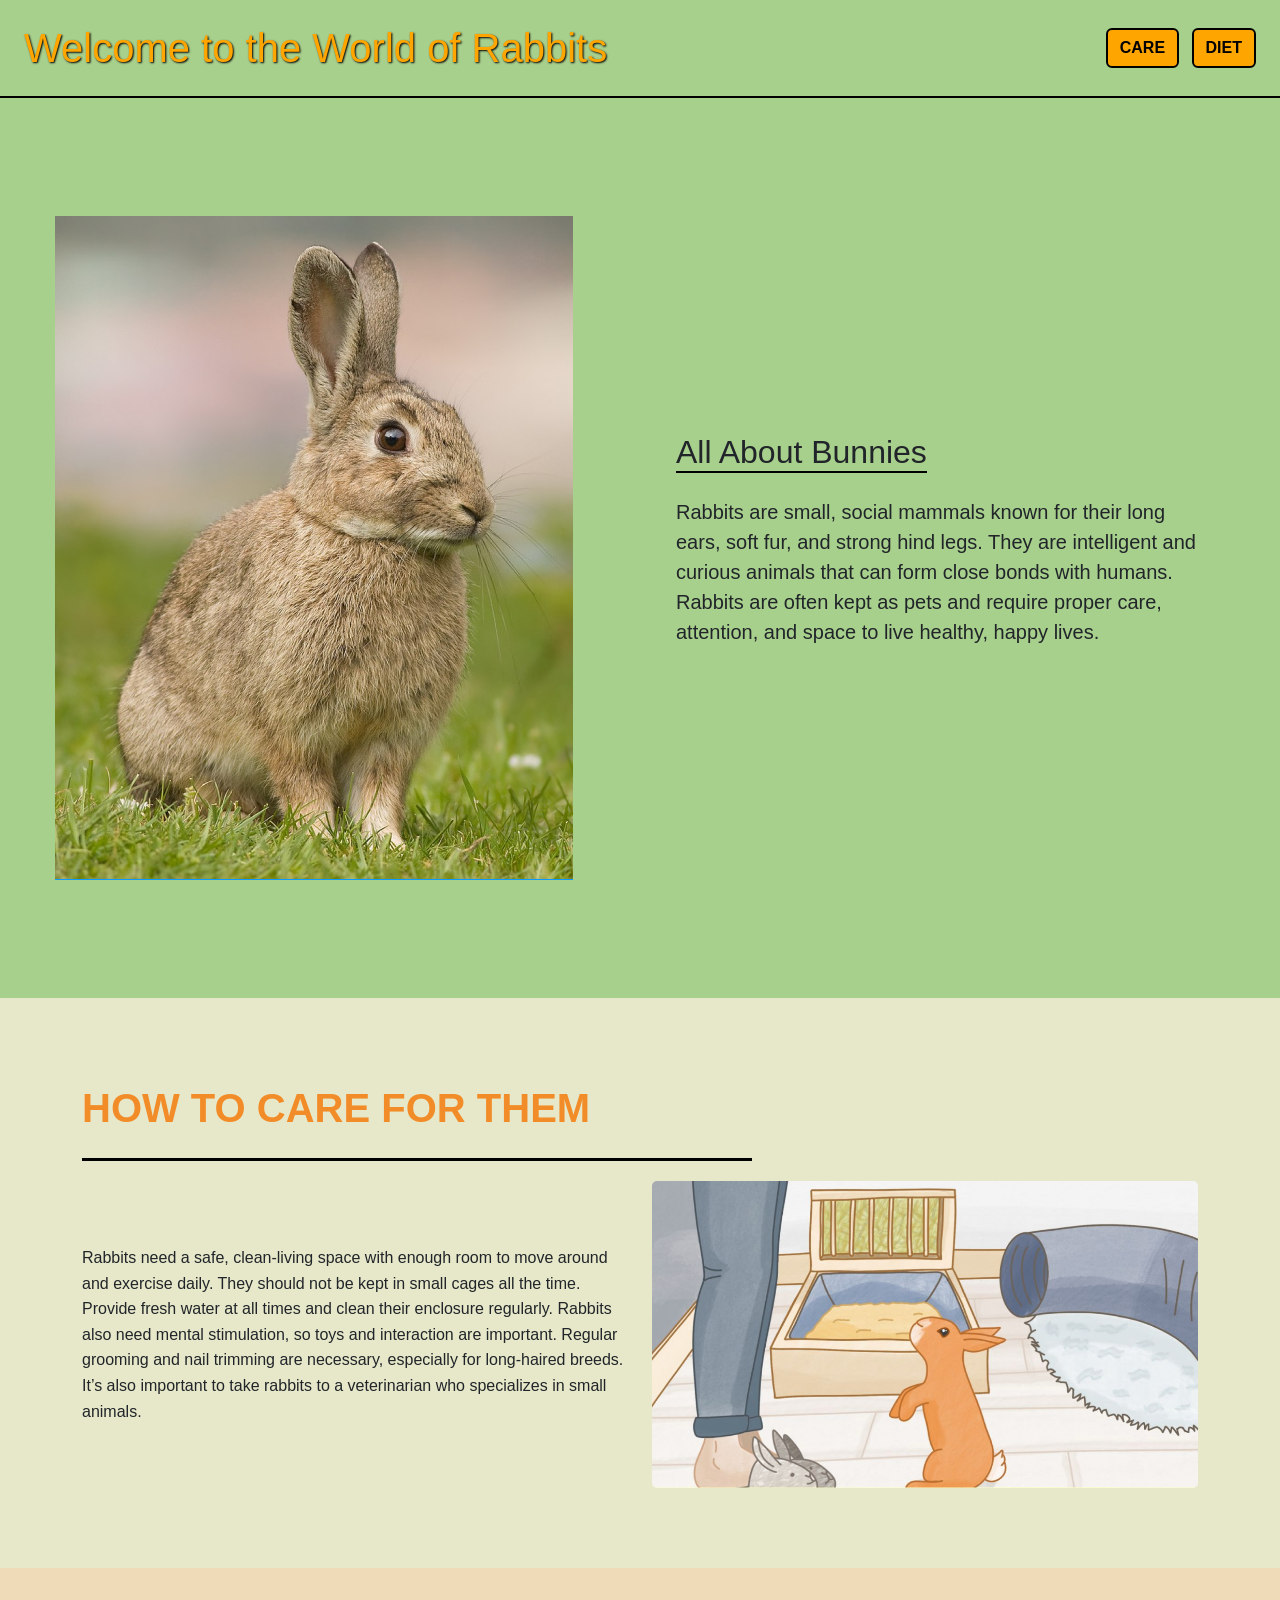
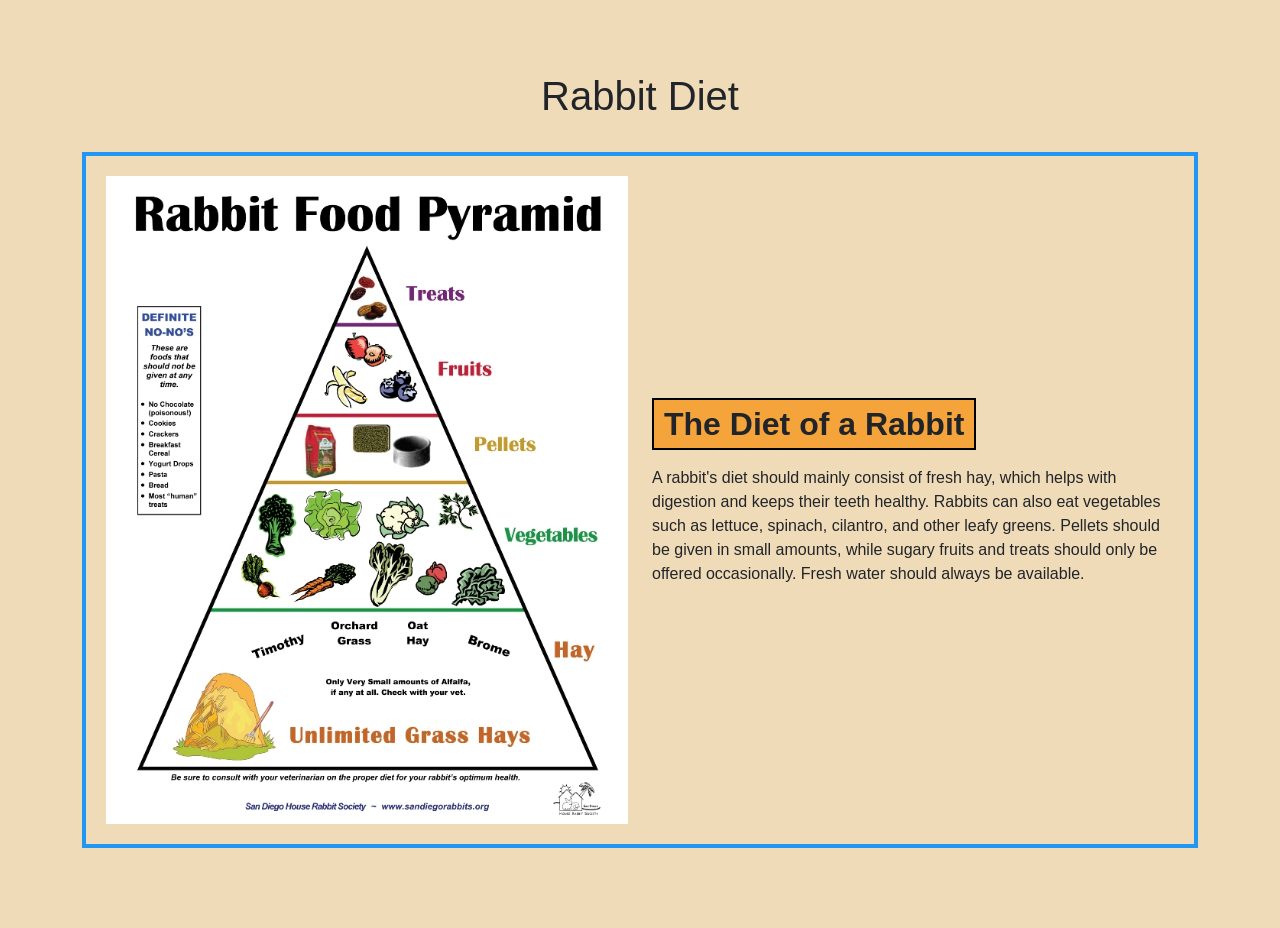
==== index.html @ 2f58e883 "Remove navigation links from care section Removed navigation links for Home and Diet from care secti" ====
<!DOCTYPE html>
<html lang="en">
<head>
    <meta charset="UTF-8">
    <meta name="viewport" content="width=device-width, initial-scale=1.0">
    <title>World of Rabbits</title>

    <link href="https://cdn.jsdelivr.net/npm/bootstrap@5.3.0/dist/css/bootstrap.min.css" rel="stylesheet">

    <style>
        html {
            scroll-behavior: smooth;
        }

        body {
            margin: 0;
            font-family: Arial, sans-serif;
            background-color: #a8d08d;
        }

        header {
            border-bottom: 2px solid black;
            background-color: #a8d08d;
            position: sticky;
            top: 0;
            z-index: 1000;
        }

        header h1 {
            color: orange;
            text-shadow: 1px 1px 2px black;
        }

        .nav-buttons .btn {
            background-color: orange;
            border: 2px solid black;
            font-weight: bold;
            color: black;
        }

        .hero-section {
            min-height: 100vh;
            display: flex;
            align-items: center;
        }

        .hero-content h2 {
            border-bottom: 2px solid black;
            display: inline-block;
        }

        .section-spacing {
            padding: 80px 0;
        }

        .care-section {
            background-color: #e6e8c9;
        }

        .care-title {
            color: #f28c28;
            font-size: 40px;
            font-weight: bold;
        }

        .divider {
            height: 3px;
            background-color: black;
            margin: 20px 0;
            width: 60%;
        }

        .btn-custom {
            background-color: #f6a84f;
            border: 2px solid black;
            color: black;
            font-weight: bold;
        }

        .content-text {
            font-size: 16px;
            line-height: 1.6;
        }

        .image-box img {
            width: 100%;
            border-radius: 5px;
        }

        .diet-section {
            background-color: #f0dbb8;
        }

        .diet-box {
            background-color: #f0dbb8;
            border: 4px solid #2196f3;
            padding: 20px;
        }

        .title-box {
            background-color: #f4a43a;
            border: 2px solid black;
            padding: 5px 10px;
            display: inline-block;
            font-weight: bold;
        }
    </style>
</head>
<body>

    <!-- TOP HEADER -->
    <header class="d-flex justify-content-between align-items-center p-4">
        <h1 class="m-0">Welcome to the World of Rabbits</h1>
        <div class="nav-buttons">
            <a href="#care" class="btn me-2">CARE</a>
            <a href="#diet" class="btn">DIET</a>
        </div>
    </header>

    <!-- TOP / HOME SECTION -->
    <section id="home" class="container-fluid hero-section">
        <div class="row w-100 align-items-center">
            <div class="col-md-6 text-center">
                <img src="img/Screenshot 2026-04-30 190220.png" class="img-fluid" alt="Rabbit">
            </div>

            <div class="col-md-6 hero-content text-center text-md-start px-5">
                <h2>All About Bunnies</h2>
                <p class="mt-3 fs-5">
                    Rabbits are small, social mammals known for their long ears, soft fur, and strong hind legs.
                    They are intelligent and curious animals that can form close bonds with humans.
                    Rabbits are often kept as pets and require proper care, attention, and space to live healthy,
                    happy lives.
                </p>
            </div>
        </div>
    </section>

    <!-- MIDDLE / CARE SECTION -->
    <section id="care" class="care-section section-spacing">
        <div class="container">
            <div class="d-flex justify-content-between align-items-center flex-wrap gap-3">
                <div class="care-title">HOW TO CARE FOR THEM</div>
              
            </div>

            <div class="divider"></div>

            <div class="row align-items-center">
                <div class="col-md-6 content-text">
                    Rabbits need a safe, clean-living space with enough room to move around and exercise daily.
                    They should not be kept in small cages all the time. Provide fresh water at all times and
                    clean their enclosure regularly. Rabbits also need mental stimulation, so toys and interaction
                    are important. Regular grooming and nail trimming are necessary, especially for long-haired breeds.
                    It’s also important to take rabbits to a veterinarian who specializes in small animals.
                </div>

                <div class="col-md-6 image-box mt-4 mt-md-0">
                    <img src="img/rabbit.png" alt="Rabbit care">
                </div>
            </div>
        </div>
    </section>

    <!-- BOTTOM / DIET SECTION -->
    <section id="diet" class="diet-section section-spacing">
        <div class="container">
            <h1 class="text-center py-4">Rabbit Diet</h1>

            <div class="diet-box">
                <div class="row align-items-center">
                    <div class="col-md-6 text-center">
                        <img src="images/greatpyramid.jpg" alt="Rabbit Food Pyramid" class="img-fluid">
                    </div>

                    <div class="col-md-6 mt-4 mt-md-0">
                        <h2 class="title-box mb-3">The Diet of a Rabbit</h2>
                        <p>
                            A rabbit's diet should mainly consist of fresh hay, which helps with digestion and keeps their
                            teeth healthy. Rabbits can also eat vegetables such as lettuce, spinach, cilantro, and other
                            leafy greens. Pellets should be given in small amounts, while sugary fruits and treats should
                            only be offered occasionally. Fresh water should always be available.
                        </p>
                    </div>
                </div>
            </div>
        </div>
    </section>

    <script src="https://cdn.jsdelivr.net/npm/bootstrap@5.3.0/dist/js/bootstrap.bundle.min.js"></script>
</body>
</html>
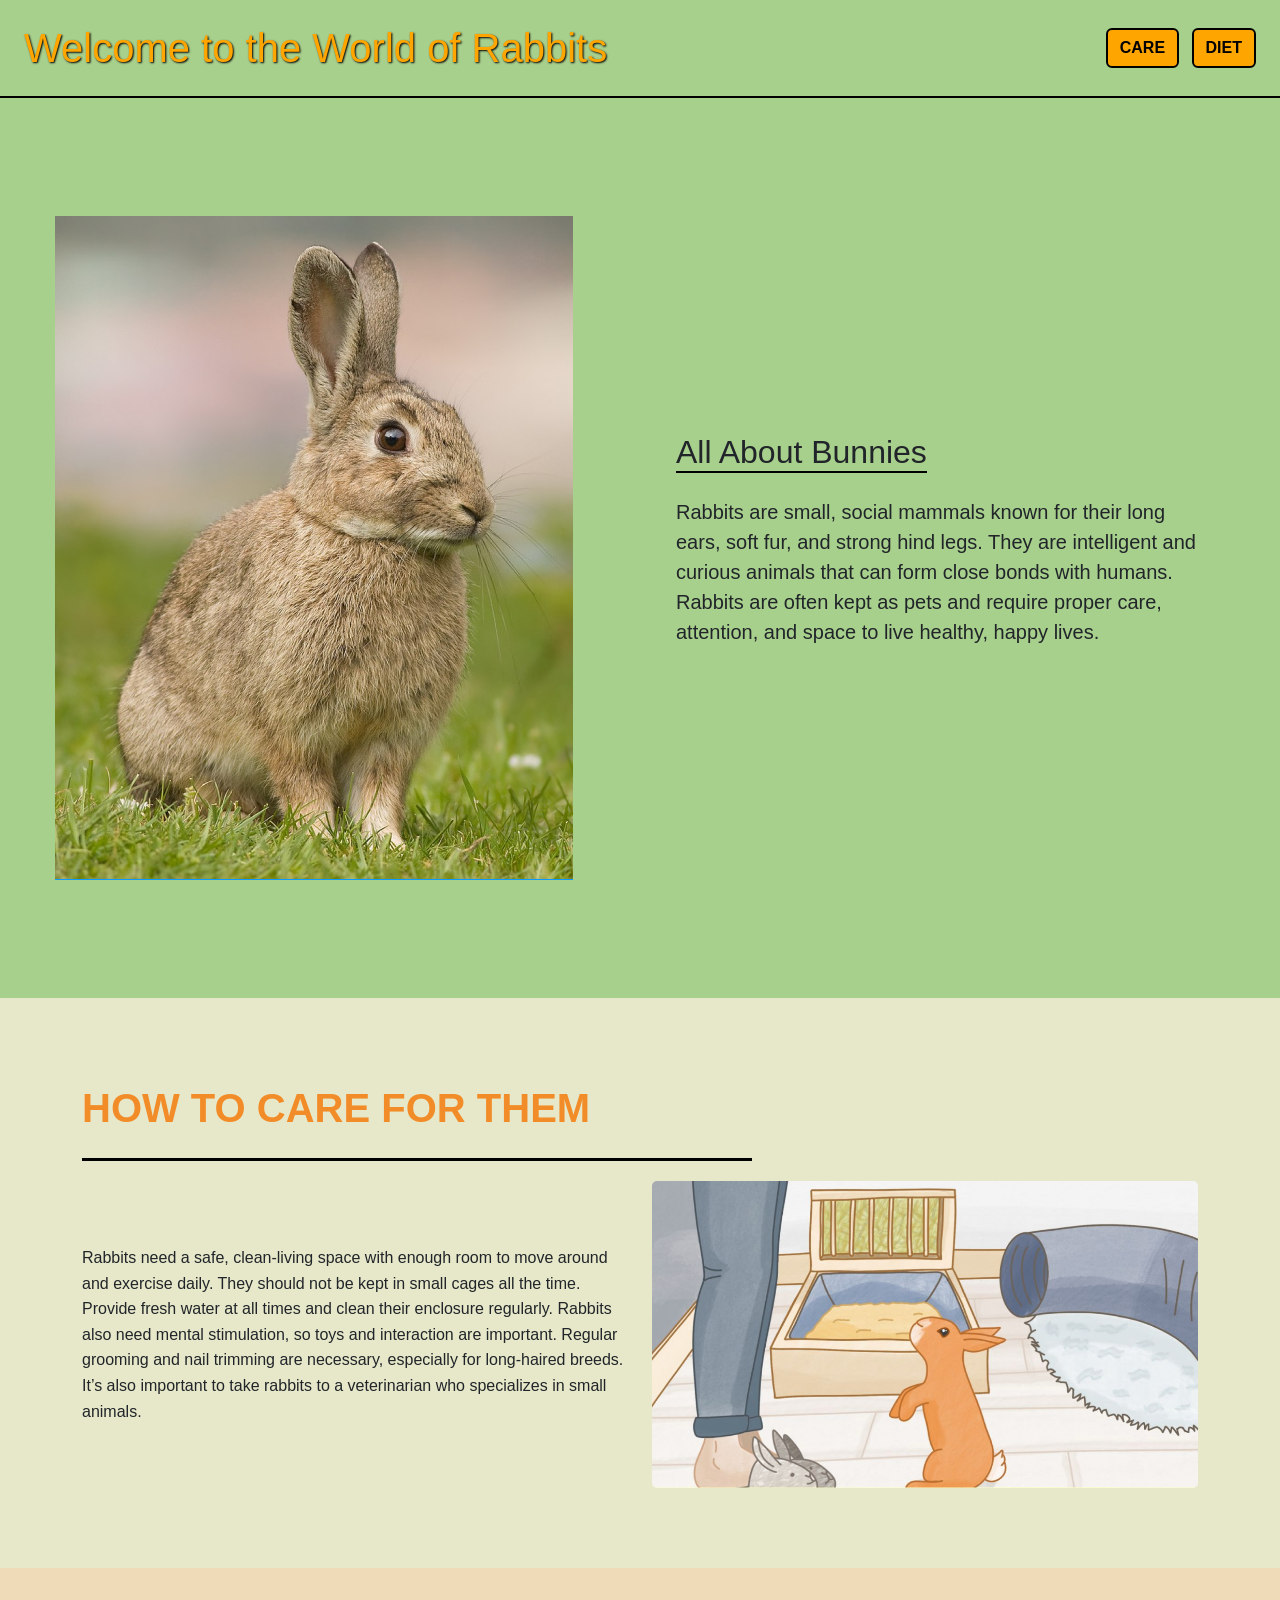
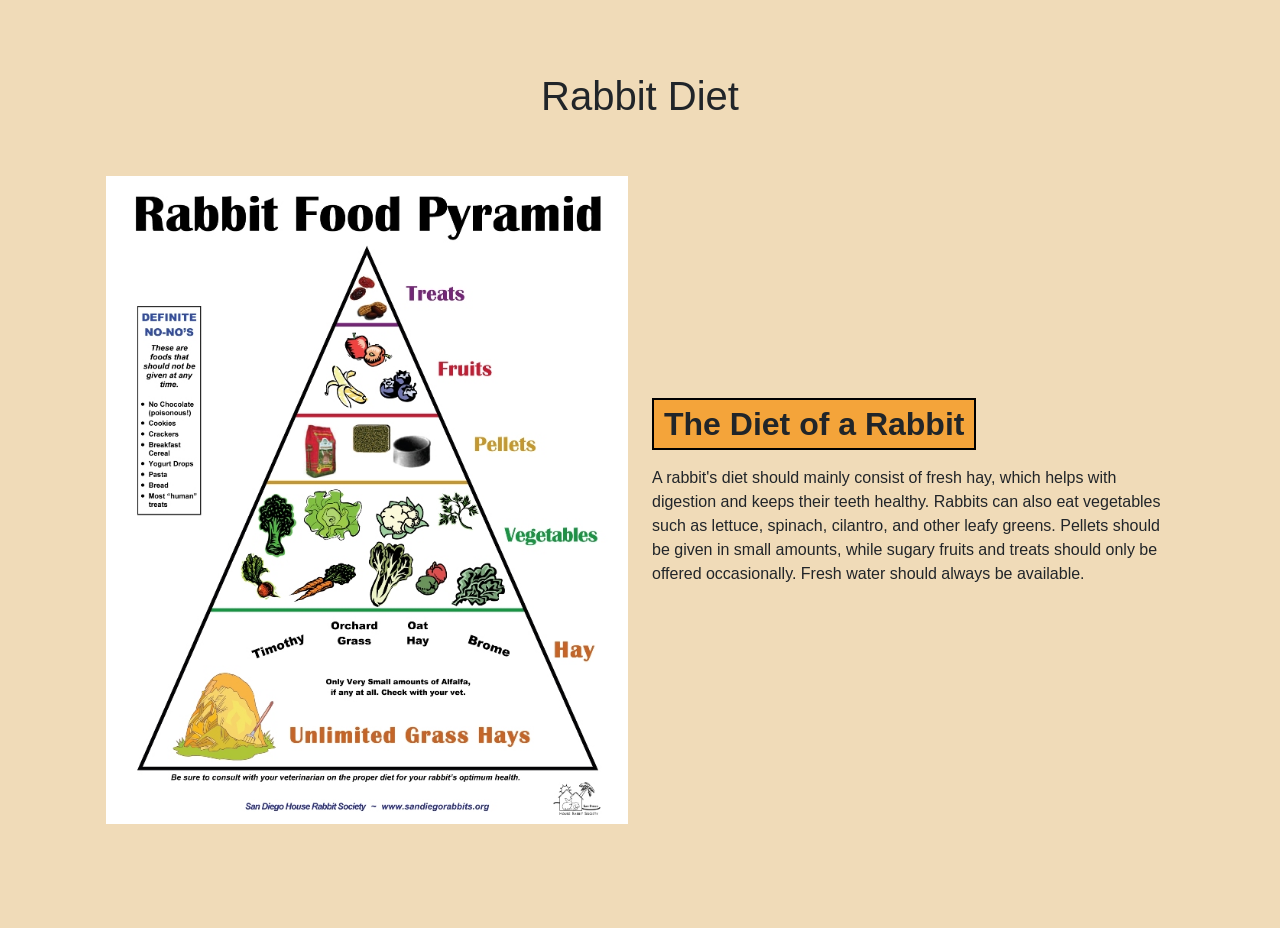
==== commit 7151ec98: "Fix background color and border in diet-box" ====
--- a/index.html
+++ b/index.html
@@ -93,7 +93,7 @@
 
         .diet-box {
             background-color: #f0dbb8;
-            border: 4px solid #2196f3;
+            border: 4px solid #f0dbb8;
             padding: 20px;
         }
 
@@ -170,7 +170,7 @@
             <div class="diet-box">
                 <div class="row align-items-center">
                     <div class="col-md-6 text-center">
-                        <img src="images/greatpyramid.jpg" alt="Rabbit Food Pyramid" class="img-fluid">
+                        <img src="img/greatpyramid.jpg" alt="Rabbit Food Pyramid" class="img-fluid">
                     </div>
 
                     <div class="col-md-6 mt-4 mt-md-0">
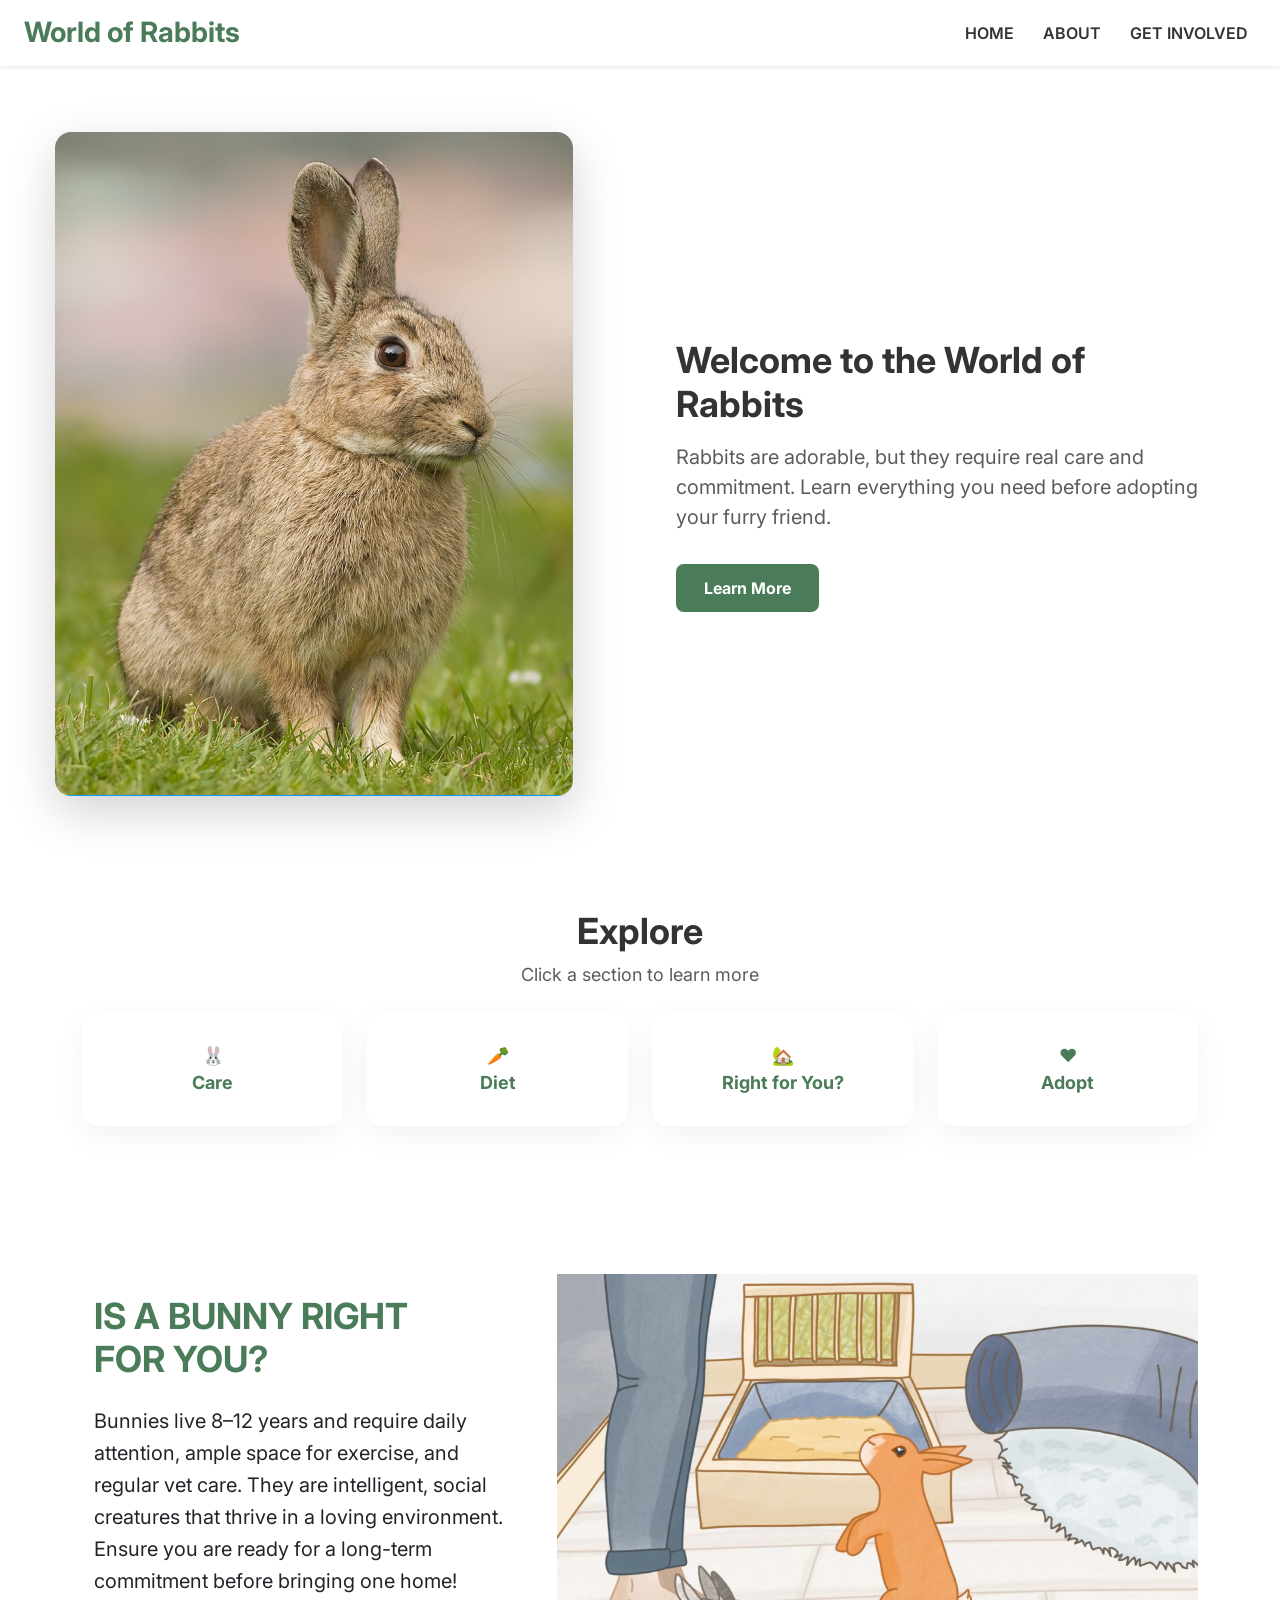
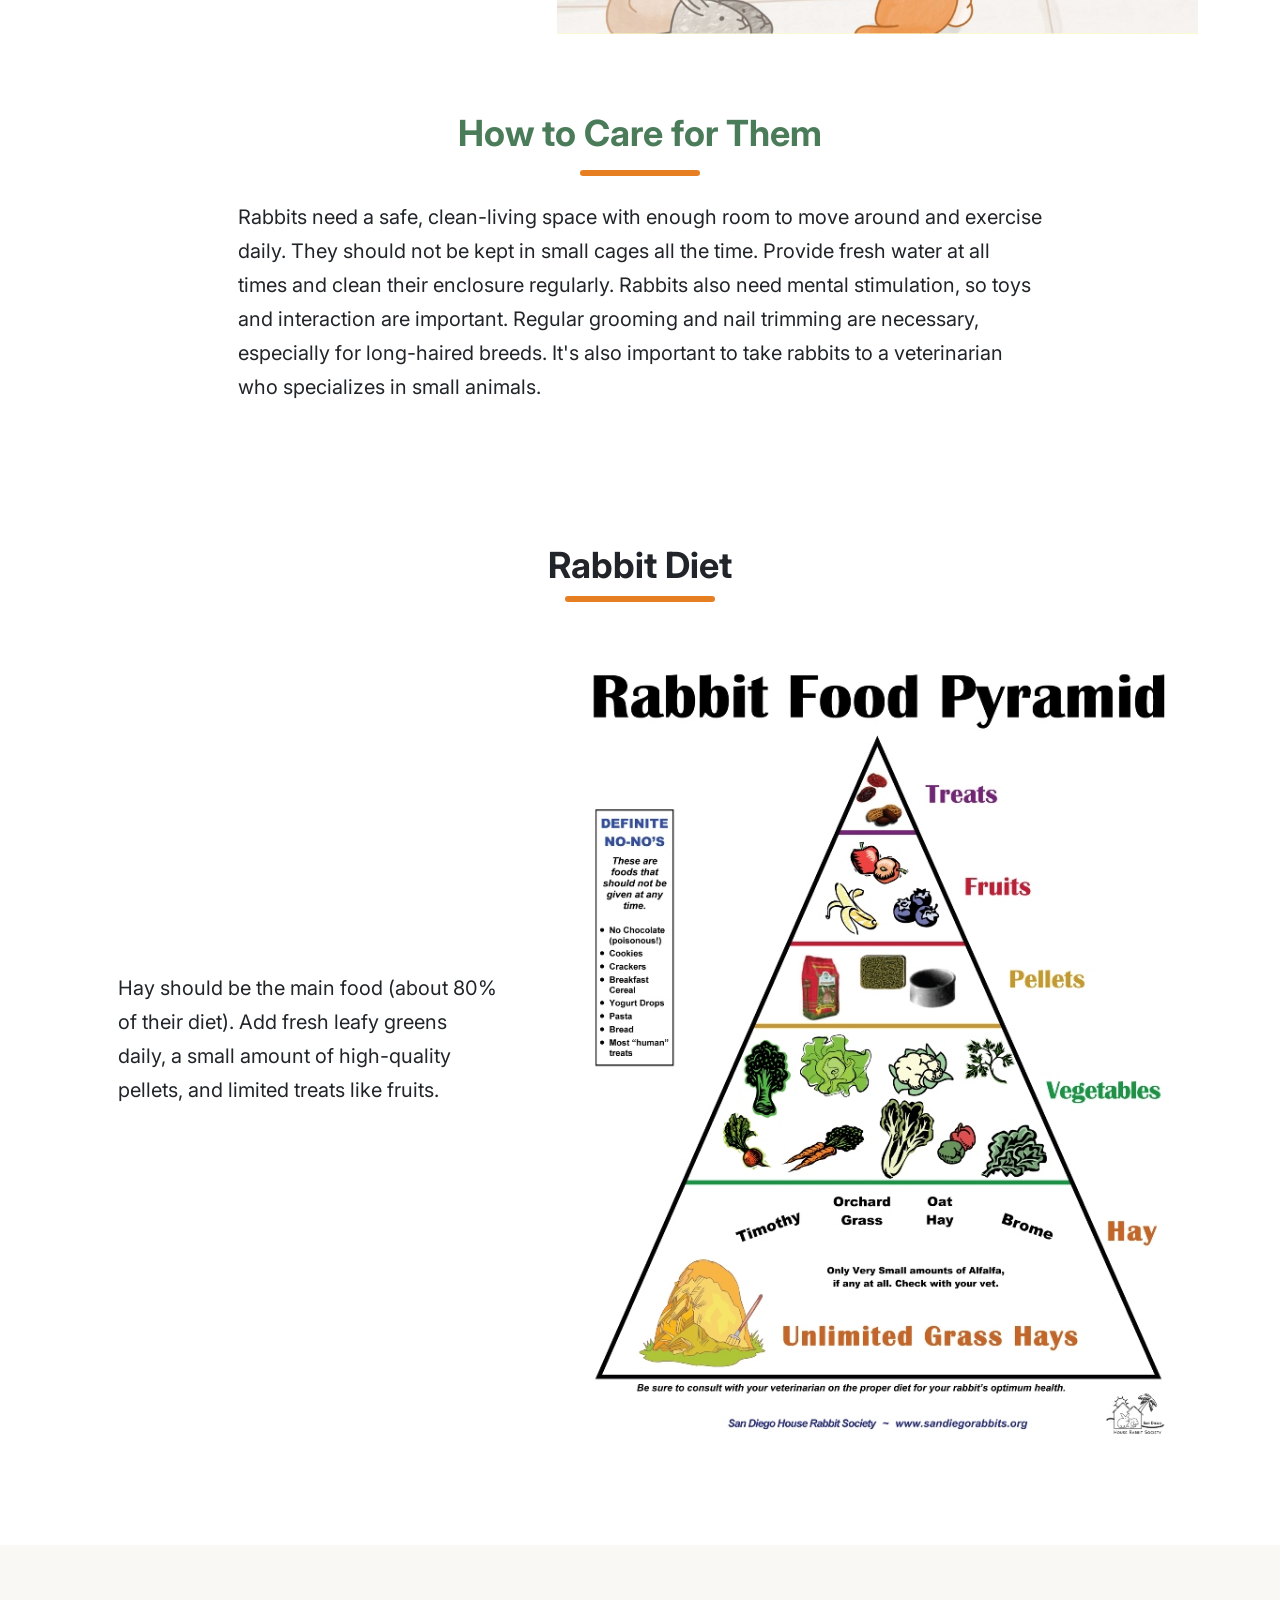
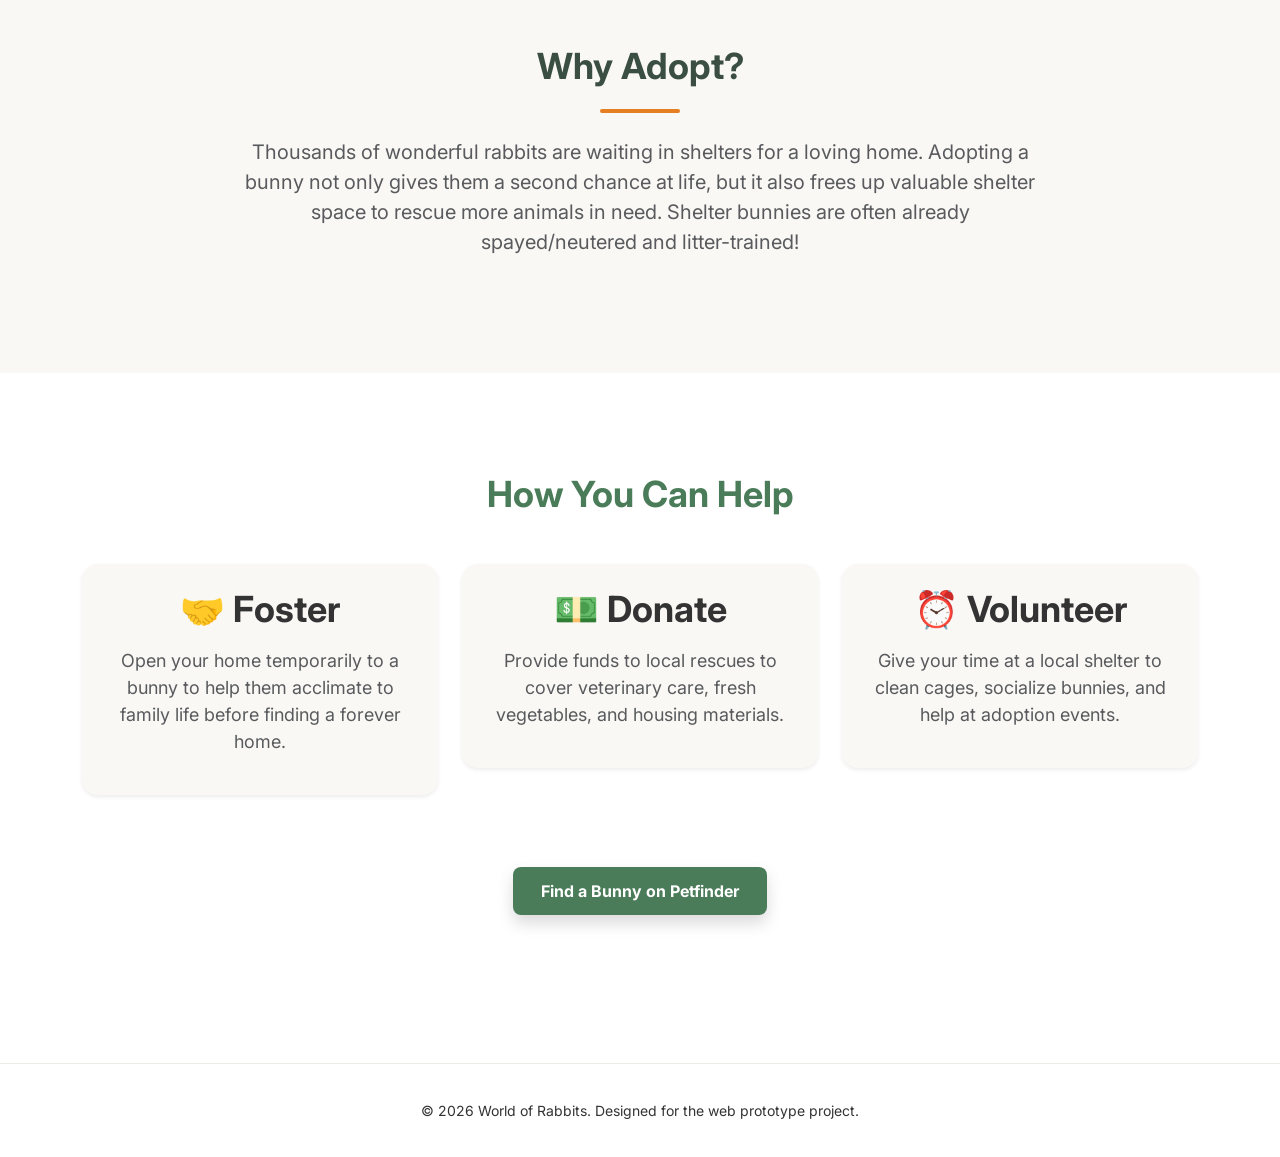
==== commit 610789a6: "Add files via upload" ====
--- a/index.html
+++ b/index.html
@@ -1,192 +1,234 @@
 <!DOCTYPE html>
 <html lang="en">
+
 <head>
     <meta charset="UTF-8">
     <meta name="viewport" content="width=device-width, initial-scale=1.0">
     <title>World of Rabbits</title>
 
+    <!-- Simple, clean font (Inter) -->
+    <link href="https://fonts.googleapis.com/css2?family=Inter:wght@400;500;600;700&display=swap" rel="stylesheet">
     <link href="https://cdn.jsdelivr.net/npm/bootstrap@5.3.0/dist/css/bootstrap.min.css" rel="stylesheet">
-
-    <style>
-        html {
-            scroll-behavior: smooth;
-        }
-
-        body {
-            margin: 0;
-            font-family: Arial, sans-serif;
-            background-color: #a8d08d;
-        }
-
-        header {
-            border-bottom: 2px solid black;
-            background-color: #a8d08d;
-            position: sticky;
-            top: 0;
-            z-index: 1000;
-        }
-
-        header h1 {
-            color: orange;
-            text-shadow: 1px 1px 2px black;
-        }
-
-        .nav-buttons .btn {
-            background-color: orange;
-            border: 2px solid black;
-            font-weight: bold;
-            color: black;
-        }
-
-        .hero-section {
-            min-height: 100vh;
-            display: flex;
-            align-items: center;
-        }
-
-        .hero-content h2 {
-            border-bottom: 2px solid black;
-            display: inline-block;
-        }
-
-        .section-spacing {
-            padding: 80px 0;
-        }
-
-        .care-section {
-            background-color: #e6e8c9;
-        }
-
-        .care-title {
-            color: #f28c28;
-            font-size: 40px;
-            font-weight: bold;
-        }
-
-        .divider {
-            height: 3px;
-            background-color: black;
-            margin: 20px 0;
-            width: 60%;
-        }
-
-        .btn-custom {
-            background-color: #f6a84f;
-            border: 2px solid black;
-            color: black;
-            font-weight: bold;
-        }
-
-        .content-text {
-            font-size: 16px;
-            line-height: 1.6;
-        }
-
-        .image-box img {
-            width: 100%;
-            border-radius: 5px;
-        }
-
-        .diet-section {
-            background-color: #f0dbb8;
-        }
-
-        .diet-box {
-            background-color: #f0dbb8;
-            border: 4px solid #f0dbb8;
-            padding: 20px;
-        }
-
-        .title-box {
-            background-color: #f4a43a;
-            border: 2px solid black;
-            padding: 5px 10px;
-            display: inline-block;
-            font-weight: bold;
-        }
-    </style>
+    <link rel="stylesheet" href="style.css">
 </head>
+
 <body>
 
-    <!-- TOP HEADER -->
-    <header class="d-flex justify-content-between align-items-center p-4">
-        <h1 class="m-0">Welcome to the World of Rabbits</h1>
-        <div class="nav-buttons">
-            <a href="#care" class="btn me-2">CARE</a>
-            <a href="#diet" class="btn">DIET</a>
-        </div>
+    <!-- HEADER -->
+    <header class="d-flex justify-content-between align-items-center px-4 py-3 sticky-top bg-white shadow-sm">
+        <!-- Site Title -->
+        <h1 class="m-0 fs-3">World of Rabbits</h1>
+
+        <!-- Navigation Menu -->
+        <nav class="nav-buttons">
+            <a href="#home" class="btn btn-sm me-2">HOME</a>
+            <a href="#about" class="btn btn-sm me-2">ABOUT</a>
+            <a href="#adopt" class="btn btn-sm">GET INVOLVED</a>
+        </nav>
     </header>
 
-    <!-- TOP / HOME SECTION -->
-    <section id="home" class="container-fluid hero-section">
-        <div class="row w-100 align-items-center">
-            <div class="col-md-6 text-center">
-                <img src="img/Screenshot 2026-04-30 190220.png" class="img-fluid" alt="Rabbit">
-            </div>
-
-            <div class="col-md-6 hero-content text-center text-md-start px-5">
-                <h2>All About Bunnies</h2>
-                <p class="mt-3 fs-5">
-                    Rabbits are small, social mammals known for their long ears, soft fur, and strong hind legs.
-                    They are intelligent and curious animals that can form close bonds with humans.
-                    Rabbits are often kept as pets and require proper care, attention, and space to live healthy,
-                    happy lives.
-                </p>
-            </div>
-        </div>
-    </section>
-
-    <!-- MIDDLE / CARE SECTION -->
-    <section id="care" class="care-section section-spacing">
-        <div class="container">
-            <div class="d-flex justify-content-between align-items-center flex-wrap gap-3">
-                <div class="care-title">HOW TO CARE FOR THEM</div>
-              
-            </div>
-
-            <div class="divider"></div>
-
-            <div class="row align-items-center">
-                <div class="col-md-6 content-text">
-                    Rabbits need a safe, clean-living space with enough room to move around and exercise daily.
-                    They should not be kept in small cages all the time. Provide fresh water at all times and
-                    clean their enclosure regularly. Rabbits also need mental stimulation, so toys and interaction
-                    are important. Regular grooming and nail trimming are necessary, especially for long-haired breeds.
-                    It’s also important to take rabbits to a veterinarian who specializes in small animals.
-                </div>
-
-                <div class="col-md-6 image-box mt-4 mt-md-0">
-                    <img src="img/rabbit.png" alt="Rabbit care">
-                </div>
-            </div>
-        </div>
-    </section>
-
-    <!-- BOTTOM / DIET SECTION -->
-    <section id="diet" class="diet-section section-spacing">
-        <div class="container">
-            <h1 class="text-center py-4">Rabbit Diet</h1>
-
-            <div class="diet-box">
-                <div class="row align-items-center">
-                    <div class="col-md-6 text-center">
-                        <img src="img/greatpyramid.jpg" alt="Rabbit Food Pyramid" class="img-fluid">
-                    </div>
-
-                    <div class="col-md-6 mt-4 mt-md-0">
-                        <h2 class="title-box mb-3">The Diet of a Rabbit</h2>
-                        <p>
-                            A rabbit's diet should mainly consist of fresh hay, which helps with digestion and keeps their
-                            teeth healthy. Rabbits can also eat vegetables such as lettuce, spinach, cilantro, and other
-                            leafy greens. Pellets should be given in small amounts, while sugary fruits and treats should
-                            only be offered occasionally. Fresh water should always be available.
+    <main>
+        <!-- HOME SECTION -->
+        <div id="home">
+            <!-- HERO -->
+            <section class="container-fluid hero-section">
+                <div class="row w-100 align-items-center">
+                    <div class="col-md-6 text-center p-4">
+                        <figure class="figure position-relative">
+                            <img src="img/rabbitgrass.png" class="figure-img img-fluid rounded-4 shadow-lg"
+                                alt="Cute rabbit sitting in the grass">
+                        </figure>
+                    </div>
+
+                    <div class="col-md-6 text-center text-md-start px-5">
+                        <h2 class="display-4 fw-bolder">Welcome to the World of Rabbits</h2>
+                        <p class="mt-3 fs-5 text-muted">
+                            Rabbits are adorable, but they require real care and commitment.
+                            Learn everything you need before adopting your furry friend.
                         </p>
-                    </div>
-                </div>
-            </div>
-        </div>
-    </section>
-
+
+                        <a href="#about" class="btn btn-custom mt-3">Learn More</a>
+                    </div>
+                </div>
+            </section>
+
+            <!-- EXPLORE SECTION -->
+            <section class="section-spacing pt-4">
+                <div class="container text-center">
+                    <h2>Explore</h2>
+                    <p class="text-muted">Click a section to learn more</p>
+
+                    <div class="row mt-4">
+                        <div class="col-md-3">
+                            <a href="#care" style="text-decoration: none;">
+                                <div class="explore-card">🐰<br>Care</div>
+                            </a>
+                        </div>
+
+                        <div class="col-md-3">
+                            <a href="#diet" style="text-decoration: none;">
+                                <div class="explore-card">🥕<br>Diet</div>
+                            </a>
+                        </div>
+
+                        <div class="col-md-3">
+                            <a href="#right" style="text-decoration: none;">
+                                <div class="explore-card">🏡<br>Right for You?</div>
+                            </a>
+                        </div>
+
+                        <div class="col-md-3">
+                            <a href="#adopt" style="text-decoration: none;">
+                                <div class="explore-card">❤️<br>Adopt</div>
+                            </a>
+                        </div>
+                    </div>
+                </div>
+            </section>
+        </div>
+
+        <!-- ABOUT SECTION -->
+        <div id="about">
+            <!-- ABOUT (Is a Bunny Right for You?) -->
+            <section id="right" class="section-spacing pb-5 pt-5">
+                <div class="container">
+                    <div class="row align-items-center">
+                        <div class="col-md-5 text-start mb-4 mb-md-0 px-4">
+                            <h2 class="display-5 fw-bold text-uppercase" style="color: #4A7C59;">Is a Bunny Right<br>for
+                                You?</h2>
+                            <p class="text-dark mt-4 fs-5" style="line-height: 1.6;">
+                                Bunnies live 8–12 years and require daily attention, ample space for exercise, and
+                                regular vet care. They are intelligent, social creatures that thrive in a loving
+                                environment. Ensure you are ready for a long-term commitment before bringing one home!
+                            </p>
+                        </div>
+                        <div class="col-md-7 text-center">
+                            <img src="img/rabbit.png" class="img-fluid" alt="Cute bunny"
+                                style="border: none; box-shadow: none;">
+                        </div>
+                    </div>
+                </div>
+            </section>
+
+            <!-- CARE -->
+            <section id="care" class="care-section section-spacing pt-4">
+                <div class="container text-center">
+                    <div class="care-title">How to Care for Them</div>
+                    <div class="divider mx-auto"
+                        style="background-color: #4A7C59; height: 6px; width: 120px; border-radius: 4px; margin-top: 10px;">
+                    </div>
+
+                    <p class="mt-4 fs-5 text-dark mx-auto text-start px-md-5"
+                        style="max-width: 900px; line-height: 1.7;">
+                        Rabbits need a safe, clean-living space with enough room to move around and exercise daily. They
+                        should not be kept in small cages all the time. Provide fresh water at all times and clean their
+                        enclosure regularly. Rabbits also need mental stimulation, so toys and interaction are
+                        important. Regular grooming and nail trimming are necessary, especially for long-haired breeds.
+                        It's also important to take rabbits to a veterinarian who specializes in small animals.
+                    </p>
+                </div>
+            </section>
+
+            <!-- DIET -->
+            <section id="diet" class="diet-section section-spacing pt-4">
+                <div class="container text-center">
+                    <h1 class="display-4 text-dark mb-2">Rabbit Diet</h1>
+                    <div class="divider mx-auto"
+                        style="background-color: #1A1A1A; height: 6px; width: 150px; border-radius: 4px; margin-top: 0;">
+                    </div>
+
+                    <div class="row align-items-center mt-5 justify-content-center">
+                        <div class="col-md-5 text-start px-md-5">
+                            <p class="fs-5 text-dark" style="line-height: 1.7;">
+                                Hay should be the main food (about 80% of their diet). Add fresh leafy greens daily, a
+                                small amount of high-quality pellets, and limited treats like fruits.
+                            </p>
+                        </div>
+                        <div class="col-md-7 text-center">
+                            <img src="img/greatpyramid.jpg" class="img-fluid" alt="Rabbit Food Pyramid"
+                                style="max-width: 100%; border: none; box-shadow: none;">
+                        </div>
+                    </div>
+                </div>
+            </section>
+        </div>
+
+        <!-- ADOPT / GET INVOLVED SECTION -->
+        <div id="adopt">
+            <!-- WHY ADOPT -->
+            <section class="adopt-section section-spacing">
+                <div class="container text-center">
+                    <h2 class="display-4 fw-bold" style="color: #3A4F41;">Why Adopt?</h2>
+                    <div class="divider mx-auto"></div>
+                    <p class="mt-4 fs-5 text-muted mx-auto" style="max-width: 800px;">
+                        Thousands of wonderful rabbits are waiting in shelters for a loving home. Adopting a bunny not
+                        only gives them a second chance at life, but it also frees up valuable shelter space to rescue
+                        more animals in need. Shelter bunnies are often already spayed/neutered and litter-trained!
+                    </p>
+                </div>
+            </section>
+
+            <!-- HOW TO HELP -->
+            <section class="section-spacing bg-white">
+                <div class="container text-center">
+                    <h2 class="fw-bold" style="color: #4A7C59;">How You Can Help</h2>
+                    <div class="row mt-5 justify-content-center">
+                        <div class="col-md-4">
+                            <div class="p-4 rounded-4 shadow-sm" style="background-color: #FAF8F5;">
+                                <h4>🤝 Foster</h4>
+                                <p class="text-muted mt-3">Open your home temporarily to a bunny to help them acclimate
+                                    to family life before finding a forever home.</p>
+                            </div>
+                        </div>
+                        <div class="col-md-4">
+                            <div class="p-4 rounded-4 shadow-sm" style="background-color: #FAF8F5;">
+                                <h4>💵 Donate</h4>
+                                <p class="text-muted mt-3">Provide funds to local rescues to cover veterinary care,
+                                    fresh vegetables, and housing materials.</p>
+                            </div>
+                        </div>
+                        <div class="col-md-4">
+                            <div class="p-4 rounded-4 shadow-sm" style="background-color: #FAF8F5;">
+                                <h4>⏰ Volunteer</h4>
+                                <p class="text-muted mt-3">Give your time at a local shelter to clean cages, socialize
+                                    bunnies, and help at adoption events.</p>
+                            </div>
+                        </div>
+                    </div>
+
+                    <div class="mt-5 pt-4 pb-5">
+                        <a href="https://www.petfinder.com/" target="_blank" class="btn btn-custom btn-lg shadow">
+                            Find a Bunny on Petfinder
+                        </a>
+                    </div>
+                </div>
+            </section>
+        </div>
+    </main>
+
+    <!-- FOOTER -->
+    <footer>
+        <div class="container text-center py-3">
+            <p class="mb-0">© 2026 World of Rabbits. Designed for the web prototype project.</p>
+        </div>
+    </footer>
+
+    <!-- Bootstrap Script for smooth scrolling or any JS components -->
     <script src="https://cdn.jsdelivr.net/npm/bootstrap@5.3.0/dist/js/bootstrap.bundle.min.js"></script>
+    <script>
+        // Smooth scrolling for navigation links
+        document.querySelectorAll('a[href^="#"]').forEach(anchor => {
+            anchor.addEventListener('click', function (e) {
+                e.preventDefault();
+                const target = document.querySelector(this.getAttribute('href'));
+                if (target) {
+                    target.scrollIntoView({
+                        behavior: 'smooth'
+                    });
+                }
+            });
+        });
+    </script>
 </body>
-</html>
+
+</html>
--- a/style.css
+++ b/style.css
@@ -0,0 +1,166 @@
+html {
+    scroll-behavior: smooth;
+}
+
+body {
+    margin: 0;
+    /* Typography: Body -> Regular, 16-18px */
+    font-family: 'Inter', Arial, sans-serif;
+    font-size: 18px; 
+    font-weight: 400; 
+    
+    /* Background: clean / Text: dark gray/black */
+    background-color: #FFFFFF; 
+    color: #333333; 
+    
+    display: flex;
+    flex-direction: column;
+    min-height: 100vh;
+}
+
+main {
+    flex: 1;
+}
+
+/* Typography: Headings -> Bold, 32-48px */
+h1, h2, h3, h4, h5, h6, .care-title, .title-box {
+    font-weight: 700 !important; /* Bold */
+    color: #333333; 
+}
+
+/* All section headings strictly 36px */
+h1, h2, h3, h4, h5, h6, .display-3, .display-4, .display-5, .care-title {
+    font-size: 36px !important;
+}
+
+/* Ensure the main site title stays proportional and doesn't get huge */
+header h1 {
+    font-size: 24px !important;
+}
+
+/* HEADER */
+header {
+    background-color: #FFFFFF;
+    box-shadow: 0 4px 15px rgba(0,0,0,0.05);
+    position: sticky;
+    top: 0;
+    z-index: 1000;
+}
+
+header h1 {
+    color: #4A7C59 !important; /* Primary: Green */
+}
+
+/* NAV BUTTONS */
+.nav-buttons .btn {
+    background-color: transparent;
+    color: #333333;
+    border: none;
+    font-weight: 600;
+    font-size: 16px;
+    transition: all 0.3s ease;
+}
+
+.nav-buttons .btn:hover {
+    background-color: #4A7C59; /* Primary: Green */
+    color: white;
+    border-radius: 8px; /* Rounded corners */
+}
+
+/* HERO */
+.hero-section {
+    min-height: calc(100vh - 80px); /* Adjust based on header height */
+    display: flex;
+    align-items: center;
+}
+
+.hero-content h2 {
+    display: inline-block;
+    color: #4A7C59 !important; /* Primary: Green */
+}
+
+/* EXPLORE CARDS */
+.explore-card {
+    background: white;
+    border-radius: 16px; /* Rounded corners */
+    padding: 30px 20px;
+    text-align: center;
+    box-shadow: 0 10px 30px rgba(0,0,0,0.05);
+    transition: 0.3s cubic-bezier(0.25, 0.8, 0.25, 1);
+    color: #4A7C59; /* Primary: Green */
+    font-weight: 700;
+}
+
+.explore-card:hover {
+    transform: translateY(-8px);
+    box-shadow: 0 15px 35px rgba(0,0,0,0.1);
+    border: 2px solid #E67E22; /* Accent: Orange border on hover */
+}
+
+a { text-decoration: none; }
+
+.section-spacing {
+    padding: 100px 0;
+}
+
+/* CARE */
+.care-section {
+    background-color: transparent;
+}
+
+.care-title {
+    color: #4A7C59 !important; /* Primary: Green */
+}
+
+.divider {
+    height: 4px;
+    background-color: #E67E22 !important; /* Accent: Orange */
+    border-radius: 2px;
+    margin: 20px 0;
+    width: 80px;
+}
+
+/* BUTTONS */
+/* Consistent style: Rounded corners, same color (Green) */
+.btn-custom {
+    background-color: #4A7C59 !important; /* Primary: Green */
+    color: white !important;
+    border: none;
+    padding: 12px 28px;
+    border-radius: 8px; /* Rounded corners */
+    font-weight: 700;
+    font-size: 16px;
+    transition: 0.3s;
+}
+
+.btn-custom:hover {
+    background-color: #3A4F41 !important; /* Darker Green hover */
+}
+
+/* DIET */
+.diet-section {
+    background-color: transparent;
+}
+
+.title-box {
+    background-color: #E67E22; /* Accent: Orange */
+    color: white;
+    border-radius: 8px; /* Rounded corners */
+    padding: 8px 16px;
+    display: inline-block;
+}
+
+/* ADOPTION */
+.adopt-section {
+    background-color: #FAF8F5; /* Very soft off-white background */
+}
+
+/* FOOTER */
+footer {
+    background-color: #FFFFFF;
+    color: #333333;
+    border-top: 1px solid #EAECE6;
+    padding: 20px 0;
+    text-align: center;
+    font-size: 14px;
+}
